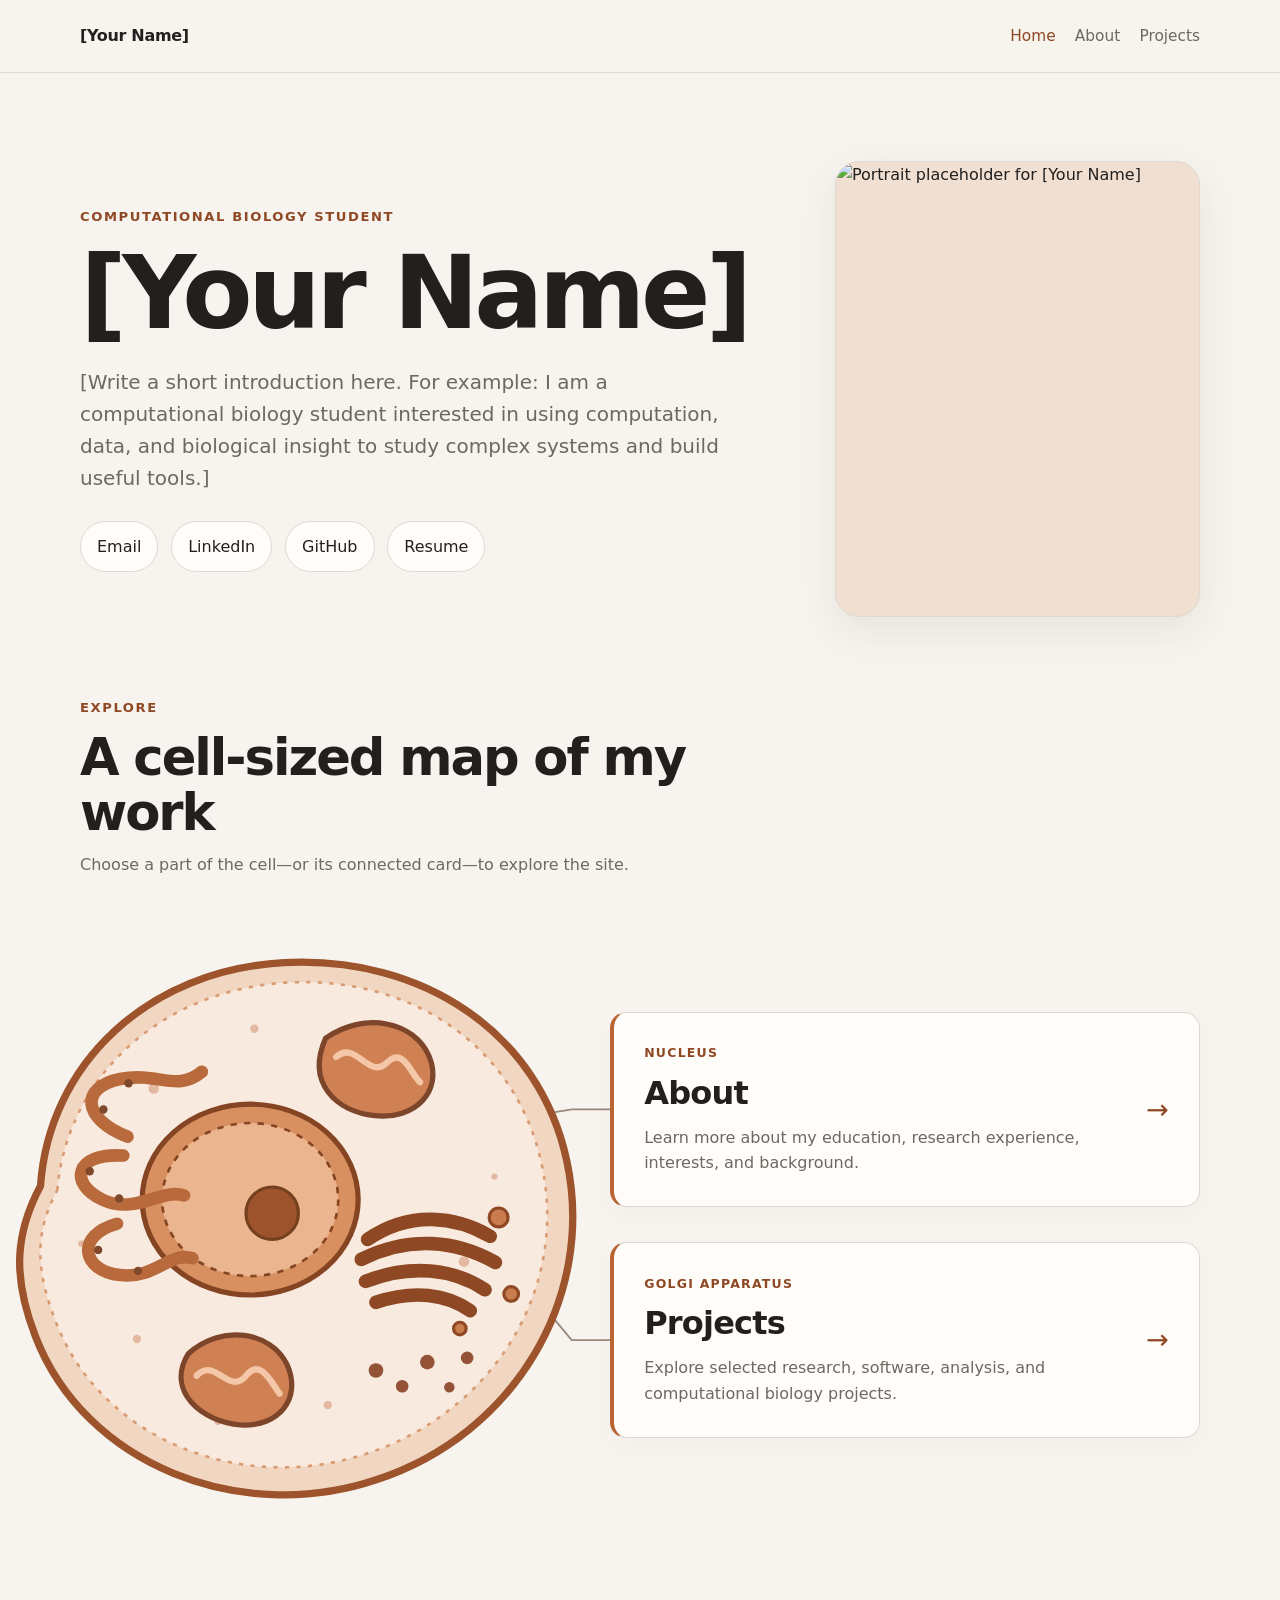
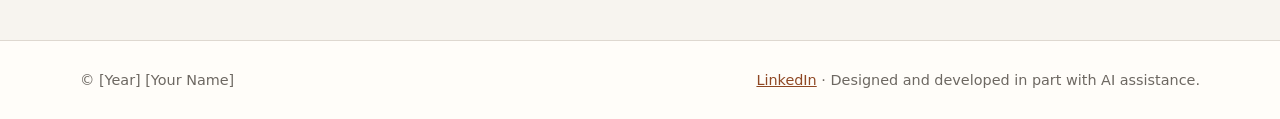
==== index.html @ 0e1c7c80 "Add cell diagram navigation for home page" ====
<!DOCTYPE html>
<html lang="en">
<head>
  <meta charset="UTF-8">
  <meta name="viewport" content="width=device-width, initial-scale=1.0">
  <meta name="description" content="Professional computational biology portfolio website.">
  <title>[Your Name] | Computational Biology Portfolio</title>
  <link rel="stylesheet" href="styles.css">
</head>
<body>
  <a class="skip-link" href="#main-content">Skip to main content</a>

  <!-- =====================================================
       NAVIGATION
       To add a future page, add another <a> link here and
       copy the same navbar into your new HTML file.
       ===================================================== -->
  <header class="site-header">
    <div class="container navbar">
      <a class="site-name" href="index.html">[Your Name]</a>
      <nav class="nav-links" aria-label="Primary navigation">
        <a href="index.html" aria-current="page">Home</a>
        <a href="about.html">About</a>
        <a href="projects.html">Projects</a>
      </nav>
    </div>
  </header>

  <main id="main-content">
    <!-- =====================================================
         HERO / INTRODUCTION
         ===================================================== -->
    <section class="hero">
      <div class="container hero-grid">
        <div>
          <p class="eyebrow">Computational Biology Student</p>
          <h1>[Your Name]</h1>
          <p class="hero-description">
            [Write a short introduction here. For example: I am a computational biology student interested in using computation, data, and biological insight to study complex systems and build useful tools.]
          </p>

          <!-- Contact links -->
          <div class="contact-strip" aria-label="Contact links">
            <a class="contact-link" href="mailto:your.email@example.com">Email</a>
            <a class="contact-link" href="https://www.linkedin.com/" target="_blank" rel="noreferrer">LinkedIn</a>
            <a class="contact-link" href="https://github.com/" target="_blank" rel="noreferrer">GitHub</a>
            <a class="contact-link" href="#">Resume</a>
          </div>
        </div>

        <div class="hero-photo">
          <!-- Replace this source with your own headshot, e.g. images/headshot.jpg -->
          <img src="https://placehold.co/800x1000/f1dfd2/6a3c22?text=Your+Photo" alt="Portrait placeholder for [Your Name]">
        </div>
      </div>
    </section>

    <!-- =====================================================
         INTERACTIVE CELL NAVIGATION

         HOW THE HTML <-> SVG CONNECTION WORKS
         --------------------------------------
         1. A card chooses an organelle with:
              data-cell-anchor="nucleus"

         2. The SVG contains a matching marker:
              data-cell-anchor-marker="nucleus"

         3. The organelle group itself has:
              data-cell-source="nucleus"

         cell-navigation.js matches these names automatically.
         To point a card somewhere else, change ONLY the card's
         data-cell-anchor value.

         To add a brand-new anchor, add a marker + source group
         with the same new name inside the SVG.
         ===================================================== -->
    <section class="cell-navigation" data-cell-navigation aria-labelledby="cell-navigation-title">
      <div class="container cell-navigation-heading">
        <p class="eyebrow">Explore</p>
        <h2 id="cell-navigation-title">A cell-sized map of my work</h2>
        <p>Choose a part of the cell—or its connected card—to explore the site.</p>
      </div>

      <div class="container cell-navigation-layout">
        <!-- Lines are generated here by cell-navigation.js. -->
        <svg class="cell-leader-overlay" data-cell-leader-overlay aria-hidden="true"></svg>

        <!-- LEFT: stylized animal cell diagram -->
        <div class="cell-figure-wrap">
          <svg class="cell-figure" viewBox="0 0 620 610" role="img" aria-labelledby="cell-title cell-desc">
            <title id="cell-title">Stylized animal cell used as website navigation</title>
            <desc id="cell-desc">A warm-toned animal cell diagram. Linked organelles connect to page cards on the right.</desc>

            <!-- Cell membrane / cytoplasm -->
            <path class="cell-body" d="M72,268 C80,152 174,62 304,55 C438,48 548,123 574,244 C602,374 524,505 393,548 C263,592 114,534 67,411 C45,354 48,313 72,268 Z"/>
            <path class="cell-membrane-inner" d="M88,272 C97,167 183,82 306,74 C426,67 526,135 550,247 C576,365 505,483 384,523 C266,563 132,511 88,401 C67,349 66,313 88,272 Z"/>

            <!-- Decorative cytoplasm speckles -->
            <g class="cell-speckles" aria-hidden="true">
              <circle cx="180" cy="175" r="5"/><circle cx="437" cy="176" r="4"/><circle cx="476" cy="340" r="5"/>
              <circle cx="164" cy="414" r="4"/><circle cx="346" cy="477" r="4"/><circle cx="111" cy="323" r="3"/>
              <circle cx="505" cy="259" r="3"/><circle cx="276" cy="118" r="4"/><circle cx="241" cy="493" r="3"/>
            </g>

            <!-- NUCLEUS
                 Name used by cards: nucleus -->
            <g class="cell-organelle cell-organelle-nucleus" data-cell-source="nucleus">
              <ellipse cx="272" cy="281" rx="103" ry="91"/>
              <ellipse class="organelle-inner" cx="272" cy="281" rx="84" ry="73"/>
              <circle class="nucleolus" cx="293" cy="294" r="25"/>
              <!-- Anchor marker: move this circle to move where the leader begins. -->
              <circle class="cell-anchor-marker" cx="350" cy="244" r="7" data-cell-anchor-marker="nucleus"/>
            </g>

            <!-- ROUGH ENDOPLASMIC RETICULUM
                 Available future anchor name: er -->
            <g class="cell-organelle cell-organelle-er" data-cell-source="er">
              <path d="M155,221 C112,204 109,174 148,166 C185,159 202,179 226,159"/>
              <path d="M151,239 C104,236 99,266 131,281 C163,296 187,270 209,277"/>
              <path d="M145,304 C105,315 111,349 148,353 C181,357 196,330 217,337"/>
              <circle cx="132" cy="195" r="4"/><circle cx="156" cy="170" r="4"/><circle cx="119" cy="254" r="4"/>
              <circle cx="147" cy="280" r="4"/><circle cx="127" cy="329" r="4"/><circle cx="165" cy="349" r="4"/>
              <circle class="cell-anchor-marker" cx="124" cy="280" r="7" data-cell-anchor-marker="er"/>
            </g>

            <!-- GOLGI APPARATUS
                 Name used by cards: golgi -->
            <g class="cell-organelle cell-organelle-golgi" data-cell-source="golgi">
              <path d="M384,319 C425,291 468,297 501,316"/>
              <path d="M378,338 C424,315 469,320 506,341"/>
              <path d="M382,359 C425,342 466,347 496,367"/>
              <path d="M392,379 C428,367 459,371 482,387"/>
              <circle class="golgi-vesicle" cx="509" cy="298" r="9"/>
              <circle class="golgi-vesicle" cx="521" cy="371" r="7"/>
              <circle class="golgi-vesicle" cx="472" cy="404" r="6"/>
              <circle class="cell-anchor-marker" cx="494" cy="340" r="7" data-cell-anchor-marker="golgi"/>
            </g>

            <!-- MITOCHONDRION
                 Available future anchor name: mitochondrion -->
            <g class="cell-organelle cell-organelle-mito" data-cell-source="mitochondrion">
              <path d="M344,127 C381,101 429,111 443,145 C456,178 429,205 391,201 C354,197 325,170 344,127 Z"/>
              <path class="organelle-inner-line" d="M354,145 C373,128 385,168 403,150 C418,135 426,162 434,169"/>
              <circle class="cell-anchor-marker" cx="428" cy="133" r="7" data-cell-anchor-marker="mitochondrion"/>
            </g>

            <!-- SECOND MITOCHONDRION (decorative) -->
            <g class="cell-organelle cell-organelle-mito cell-organelle-decorative" aria-hidden="true">
              <path d="M213,428 C245,399 292,407 307,438 C322,471 299,498 263,496 C226,493 191,464 213,428 Z"/>
              <path class="organelle-inner-line" d="M221,449 C239,430 252,470 269,448 C282,432 293,457 300,466"/>
            </g>

            <!-- RIBOSOMES
                 Available future anchor name: ribosome -->
            <g class="cell-organelle cell-organelle-ribosomes" data-cell-source="ribosome">
              <circle cx="392" cy="444" r="7"/><circle cx="417" cy="459" r="6"/><circle cx="441" cy="436" r="7"/>
              <circle cx="462" cy="460" r="5"/><circle cx="479" cy="432" r="6"/>
              <circle class="cell-anchor-marker" cx="458" cy="447" r="7" data-cell-anchor-marker="ribosome"/>
            </g>

            <!-- CELL MEMBRANE
                 Available future anchor name: membrane -->
            <g class="cell-organelle cell-organelle-membrane" data-cell-source="membrane">
              <circle class="cell-anchor-marker" cx="547" cy="249" r="7" data-cell-anchor-marker="membrane"/>
            </g>
          </svg>
        </div>

        <!-- RIGHT: page cards
             To change a connection, edit data-cell-anchor only. -->
        <div class="cell-page-cards" data-cell-cards>
          <a class="cell-page-card" href="about.html" data-cell-anchor="nucleus">
            <div>
              <p class="cell-card-kicker">Nucleus</p>
              <h3>About</h3>
              <p>Learn more about my education, research experience, interests, and background.</p>
            </div>
            <span class="page-link-arrow" aria-hidden="true">→</span>
          </a>

          <a class="cell-page-card" href="projects.html" data-cell-anchor="golgi">
            <div>
              <p class="cell-card-kicker">Golgi apparatus</p>
              <h3>Projects</h3>
              <p>Explore selected research, software, analysis, and computational biology projects.</p>
            </div>
            <span class="page-link-arrow" aria-hidden="true">→</span>
          </a>

          <!-- =================================================
               ADDING A FUTURE CARD
               Copy a card above, change href/text, then choose
               any existing anchor name, for example:

               data-cell-anchor="mitochondrion"
               data-cell-anchor="er"
               data-cell-anchor="ribosome"
               data-cell-anchor="membrane"

               Or add your own marker/source pair to the SVG.
               ================================================= -->
        </div>
      </div>
    </section>
  </main>

  <!-- Footer -->
  <footer class="site-footer">
    <div class="container footer-inner">
      <span>© [Year] [Your Name]</span>
      <span><a href="https://www.linkedin.com/" target="_blank" rel="noreferrer">LinkedIn</a> · Designed and developed in part with AI assistance.</span>
    </div>
  </footer>

  <!-- Homepage-only interaction code -->
  <script src="cell-navigation.js"></script>
</body>
</html>
---- styles.css ----
/* =========================================================
   Portfolio Website Styles
   Edit the variables in :root to quickly change site colors.
   ========================================================= */

:root {
  --color-bg: #f7f4ef;
  --color-surface: #fffdf9;
  --color-text: #22201e;
  --color-muted: #6d6862;
  --color-border: #ded8d0;
  --color-accent: #b96432;
  --color-accent-dark: #8f4824;
  --color-accent-soft: #f1dfd2;
  --color-overlay: rgba(22, 19, 17, 0.72);

  --shadow-soft: 0 14px 40px rgba(44, 35, 29, 0.08);
  --radius-small: 10px;
  --radius-medium: 16px;
  --radius-large: 24px;

  --page-width: 1120px;
}

/* ---------- Base ---------- */
* {
  box-sizing: border-box;
}

html {
  scroll-behavior: smooth;
}

body {
  margin: 0;
  font-family: Inter, ui-sans-serif, system-ui, -apple-system, BlinkMacSystemFont, "Segoe UI", sans-serif;
  color: var(--color-text);
  background: var(--color-bg);
  line-height: 1.6;
}

img {
  max-width: 100%;
  display: block;
}

a {
  color: inherit;
}

button,
a {
  -webkit-tap-highlight-color: transparent;
}

.container {
  width: min(calc(100% - 2rem), var(--page-width));
  margin-inline: auto;
}

main {
  min-height: 70vh;
}

/* ---------- Accessibility helpers ---------- */
.skip-link {
  position: absolute;
  left: 1rem;
  top: -4rem;
  z-index: 1000;
  background: var(--color-text);
  color: white;
  padding: 0.75rem 1rem;
  border-radius: 8px;
  text-decoration: none;
}

.skip-link:focus {
  top: 1rem;
}

:focus-visible {
  outline: 3px solid var(--color-accent);
  outline-offset: 3px;
}

/* ---------- Navbar ---------- */
.site-header {
  position: sticky;
  top: 0;
  z-index: 100;
  border-bottom: 1px solid rgba(222, 216, 208, 0.9);
  background: rgba(247, 244, 239, 0.94);
  backdrop-filter: blur(10px);
}

.navbar {
  min-height: 72px;
  display: flex;
  align-items: center;
  justify-content: space-between;
  gap: 1.5rem;
}

.site-name {
  font-weight: 750;
  text-decoration: none;
  letter-spacing: -0.02em;
}

.nav-links {
  display: flex;
  align-items: center;
  gap: 1.2rem;
  flex-wrap: wrap;
}

.nav-links a {
  text-decoration: none;
  color: var(--color-muted);
  font-size: 0.96rem;
}

.nav-links a:hover,
.nav-links a[aria-current="page"] {
  color: var(--color-accent-dark);
}

/* ---------- Shared page typography ---------- */
.eyebrow {
  margin: 0 0 0.7rem;
  color: var(--color-accent-dark);
  font-size: 0.82rem;
  text-transform: uppercase;
  letter-spacing: 0.12em;
  font-weight: 800;
}

.page-heading {
  padding: 5rem 0 2.2rem;
}

.page-heading h1,
.hero h1 {
  margin: 0;
  line-height: 1.05;
  letter-spacing: -0.045em;
}

.page-heading h1 {
  font-size: clamp(2.4rem, 6vw, 4.5rem);
}

.page-heading p {
  max-width: 760px;
  color: var(--color-muted);
  font-size: 1.08rem;
}

.section {
  padding: 2rem 0 4.5rem;
}

.section-title {
  margin: 0 0 1.5rem;
  font-size: clamp(1.55rem, 3vw, 2.1rem);
  letter-spacing: -0.03em;
}

/* ---------- Home hero ---------- */
.hero {
  padding: 5.5rem 0 3.8rem;
}

.hero-grid {
  display: grid;
  grid-template-columns: minmax(0, 1.3fr) minmax(250px, 0.7fr);
  align-items: center;
  gap: clamp(2rem, 6vw, 5rem);
}

.hero h1 {
  font-size: clamp(3rem, 8vw, 6.6rem);
  margin-bottom: 1.2rem;
}

.hero-description {
  max-width: 700px;
  color: var(--color-muted);
  font-size: clamp(1.05rem, 2vw, 1.25rem);
}

.hero-photo {
  aspect-ratio: 4 / 5;
  border-radius: var(--radius-large);
  overflow: hidden;
  background: var(--color-accent-soft);
  border: 1px solid var(--color-border);
  box-shadow: var(--shadow-soft);
}

.hero-photo img {
  width: 100%;
  height: 100%;
  object-fit: cover;
}

/* ---------- Contact links ---------- */
.contact-strip {
  display: flex;
  flex-wrap: wrap;
  gap: 0.8rem;
  margin-top: 1.7rem;
}

.contact-link {
  display: inline-flex;
  align-items: center;
  gap: 0.45rem;
  min-height: 44px;
  padding: 0.72rem 1rem;
  border: 1px solid var(--color-border);
  border-radius: 999px;
  background: var(--color-surface);
  text-decoration: none;
  color: var(--color-text);
  transition: transform 160ms ease, border-color 160ms ease;
}

.contact-link:hover {
  transform: translateY(-2px);
  border-color: var(--color-accent);
}

/* ---------- Home page navigation blocks ---------- */
.page-links {
  display: grid;
  gap: 1rem;
  padding: 1rem 0 5rem;
}

.page-link-card {
  display: grid;
  grid-template-columns: 1fr auto;
  gap: 2rem;
  align-items: center;
  padding: clamp(1.4rem, 4vw, 2.3rem);
  border: 1px solid var(--color-border);
  border-radius: var(--radius-medium);
  background: var(--color-surface);
  text-decoration: none;
  box-shadow: 0 8px 24px rgba(50, 38, 30, 0.03);
  transition: transform 180ms ease, border-color 180ms ease, box-shadow 180ms ease;
}

.page-link-card:hover {
  transform: translateY(-3px);
  border-color: var(--color-accent);
  box-shadow: var(--shadow-soft);
}

.page-link-card h2 {
  margin: 0 0 0.35rem;
  font-size: clamp(1.45rem, 3vw, 2rem);
}

.page-link-card p {
  margin: 0;
  color: var(--color-muted);
}

.page-link-arrow {
  font-size: 1.7rem;
  color: var(--color-accent-dark);
}

/* ---------- About page ---------- */
.about-intro {
  max-width: 840px;
  padding: 0 0 2rem;
  color: var(--color-muted);
  font-size: 1.08rem;
}

.info-list {
  display: grid;
  gap: 1rem;
}

.info-card {
  padding: 1.5rem;
  border: 1px solid var(--color-border);
  background: var(--color-surface);
  border-radius: var(--radius-medium);
}

.info-card h3 {
  margin: 0 0 0.25rem;
}

.info-meta {
  margin: 0 0 0.7rem;
  color: var(--color-accent-dark);
  font-weight: 700;
}

.info-card p:last-child {
  margin-bottom: 0;
}

.interest-tags {
  display: flex;
  flex-wrap: wrap;
  gap: 0.65rem;
}

.interest-tag,
.project-tag {
  display: inline-flex;
  align-items: center;
  border-radius: 999px;
  background: var(--color-accent-soft);
  color: #623519;
  font-size: 0.88rem;
  font-weight: 700;
}

.interest-tag {
  padding: 0.6rem 0.85rem;
}

/* ---------- Projects ---------- */
.project-grid {
  display: grid;
  grid-template-columns: repeat(3, minmax(0, 1fr));
  gap: 1.2rem;
  padding-bottom: 5rem;
}

.project-card {
  display: flex;
  flex-direction: column;
  min-width: 0;
  border: 1px solid var(--color-border);
  background: var(--color-surface);
  border-radius: var(--radius-medium);
  overflow: hidden;
  box-shadow: 0 8px 24px rgba(50, 38, 30, 0.035);
}

.project-card-image {
  aspect-ratio: 16 / 10;
  background: var(--color-accent-soft);
  overflow: hidden;
}

.project-card-image img {
  width: 100%;
  height: 100%;
  object-fit: cover;
}

.project-card-content {
  display: flex;
  flex: 1;
  flex-direction: column;
  padding: 1.25rem;
}

.project-card h2 {
  margin: 0 0 0.55rem;
  font-size: 1.25rem;
}

.project-summary {
  margin: 0 0 1rem;
  color: var(--color-muted);
}

.project-tags {
  display: flex;
  flex-wrap: wrap;
  gap: 0.45rem;
  margin-bottom: 1rem;
}

.project-tag {
  padding: 0.35rem 0.62rem;
}

.project-actions {
  display: flex;
  gap: 0.65rem;
  flex-wrap: wrap;
  margin-top: auto;
}

.button,
.button-secondary {
  display: inline-flex;
  align-items: center;
  justify-content: center;
  min-height: 42px;
  padding: 0.68rem 0.9rem;
  border-radius: 9px;
  font: inherit;
  font-weight: 750;
  text-decoration: none;
  cursor: pointer;
}

.button {
  border: 1px solid var(--color-accent-dark);
  background: var(--color-accent);
  color: white;
}

.button:hover {
  background: var(--color-accent-dark);
}

.button-secondary {
  border: 1px solid var(--color-border);
  background: transparent;
  color: var(--color-text);
}

.button-secondary:hover {
  border-color: var(--color-accent);
}

/* ---------- Project modal ---------- */
.modal[hidden] {
  display: none;
}

.modal {
  position: fixed;
  inset: 0;
  z-index: 500;
  display: grid;
  place-items: center;
  padding: 1rem;
  background: var(--color-overlay);
}

.modal-panel {
  width: min(100%, 760px);
  max-height: min(86vh, 820px);
  overflow-y: auto;
  background: var(--color-surface);
  border-radius: var(--radius-large);
  box-shadow: 0 28px 80px rgba(0, 0, 0, 0.28);
}

.modal-header {
  display: flex;
  align-items: flex-start;
  justify-content: space-between;
  gap: 1rem;
  padding: 1.4rem 1.4rem 0;
}

.modal-title {
  margin: 0;
  font-size: clamp(1.5rem, 3vw, 2rem);
}

.modal-close {
  flex: 0 0 auto;
  width: 42px;
  height: 42px;
  border: 1px solid var(--color-border);
  border-radius: 50%;
  background: transparent;
  font-size: 1.4rem;
  cursor: pointer;
}

.modal-content {
  padding: 1rem 1.4rem 1.5rem;
}

.modal-content p {
  color: var(--color-muted);
}

body.modal-open {
  overflow: hidden;
}

/* ---------- Footer ---------- */
.site-footer {
  border-top: 1px solid var(--color-border);
  background: var(--color-surface);
}

.footer-inner {
  display: flex;
  justify-content: space-between;
  gap: 1rem 2rem;
  flex-wrap: wrap;
  padding: 1.7rem 0;
  color: var(--color-muted);
  font-size: 0.9rem;
}

.footer-inner a {
  color: var(--color-accent-dark);
}

/* ---------- Responsive ---------- */
@media (max-width: 850px) {
  .hero-grid {
    grid-template-columns: 1fr;
  }

  .hero-photo {
    width: min(100%, 360px);
    order: -1;
  }

  .project-grid {
    grid-template-columns: repeat(2, minmax(0, 1fr));
  }
}

@media (max-width: 620px) {
  .navbar {
    align-items: flex-start;
    flex-direction: column;
    padding: 1rem 0;
  }

  .nav-links {
    width: 100%;
    gap: 0.7rem 1rem;
  }

  .hero,
  .page-heading {
    padding-top: 3.4rem;
  }

  .page-link-card {
    grid-template-columns: 1fr;
    gap: 0.8rem;
  }

  .project-grid {
    grid-template-columns: 1fr;
  }

  .contact-strip {
    align-items: stretch;
    flex-direction: column;
  }

  .contact-link {
    justify-content: center;
  }
}

@media (prefers-reduced-motion: reduce) {
  *,
  *::before,
  *::after {
    scroll-behavior: auto !important;
    transition: none !important;
  }
}

/* =========================================================
   Interactive Cell Navigation (Home)
   ========================================================= */
.cell-navigation {
  position: relative;
  padding: 1.2rem 0 6rem;
  overflow: clip;
}

.cell-navigation-heading {
  margin-bottom: 1.7rem;
}

.cell-navigation-heading h2 {
  max-width: 720px;
  margin: 0;
  font-size: clamp(2rem, 4vw, 3.4rem);
  line-height: 1.08;
  letter-spacing: -0.04em;
}

.cell-navigation-heading > p:last-child {
  max-width: 650px;
  margin: 0.75rem 0 0;
  color: var(--color-muted);
}

.cell-navigation-layout {
  position: relative;
  display: grid;
  grid-template-columns: minmax(300px, 0.42fr) minmax(430px, 0.58fr);
  gap: clamp(3rem, 8vw, 7rem);
  align-items: center;
  min-height: 600px;
}

.cell-figure-wrap {
  position: relative;
  z-index: 2;
  margin-left: clamp(-9rem, -9vw, -4rem);
}

.cell-figure {
  display: block;
  width: min(650px, 145%);
  max-width: none;
  overflow: visible;
}

/* ---------- Cell drawing palette ---------- */
.cell-body {
  fill: #f1d7c2;
  stroke: #9d542d;
  stroke-width: 7;
}

.cell-membrane-inner {
  fill: #f9eadf;
  stroke: #d89b72;
  stroke-width: 2.5;
  stroke-dasharray: 4 7;
}

.cell-speckles {
  fill: #c78054;
  opacity: 0.45;
}

.cell-organelle {
  transform-box: fill-box;
  transform-origin: center;
  transition: opacity 160ms ease, filter 160ms ease;
}

.cell-organelle.is-linked {
  cursor: pointer;
}

.cell-organelle.is-linked:focus-visible {
  outline: none;
  filter: drop-shadow(0 0 8px rgba(143, 72, 36, 0.35));
}

.cell-organelle-nucleus ellipse {
  fill: #d89061;
  stroke: #854522;
  stroke-width: 5;
}

.cell-organelle-nucleus .organelle-inner {
  fill: #eab58f;
  stroke-width: 2.5;
  stroke-dasharray: 6 7;
}

.cell-organelle-nucleus .nucleolus {
  fill: #9d542d;
  stroke: #74401f;
  stroke-width: 3;
}

.cell-organelle-er path {
  fill: none;
  stroke: #b86a3d;
  stroke-width: 12;
  stroke-linecap: round;
}

.cell-organelle-er > circle:not(.cell-anchor-marker) {
  fill: #7f482b;
}

.cell-organelle-golgi path {
  fill: none;
  stroke: #8f4824;
  stroke-width: 13;
  stroke-linecap: round;
}

.cell-organelle-golgi .golgi-vesicle {
  fill: #c97c4d;
  stroke: #8f4824;
  stroke-width: 3;
}

.cell-organelle-mito > path:first-child {
  fill: #cf8154;
  stroke: #7d4529;
  stroke-width: 5;
}

.cell-organelle-mito .organelle-inner-line {
  fill: none;
  stroke: #f4c7a8;
  stroke-width: 6;
  stroke-linecap: round;
}

.cell-organelle-ribosomes > circle:not(.cell-anchor-marker) {
  fill: #945236;
}

.cell-anchor-marker {
  fill: var(--color-accent-dark);
  stroke: var(--color-bg);
  stroke-width: 3;
  opacity: 0;
  transition: opacity 160ms ease;
}

/* Show the precise attachment point only when that organelle is engaged. */
.cell-organelle.is-linked:hover .cell-anchor-marker,
.cell-organelle.is-linked:focus .cell-anchor-marker,
.cell-organelle.is-active .cell-anchor-marker {
  opacity: 1;
}

.cell-organelle.is-active {
  filter: drop-shadow(0 0 10px rgba(143, 72, 36, 0.28));
}

/* ---------- Dogleg leader overlay ---------- */
.cell-leader-overlay {
  position: absolute;
  inset: 0;
  z-index: 1;
  width: 100%;
  height: 100%;
  overflow: visible;
  pointer-events: none;
}

.cell-leader-line {
  fill: none;
  stroke: #9a887b;
  stroke-width: 1.8;
  stroke-linecap: round;
  stroke-linejoin: round;
  vector-effect: non-scaling-stroke;
  transition: stroke 160ms ease, stroke-width 160ms ease;
}

.cell-leader-dot {
  fill: #9a887b;
  transition: fill 160ms ease, r 160ms ease;
}

.cell-leader-line.is-active {
  stroke: var(--color-accent-dark);
  stroke-width: 2.6;
}

.cell-leader-dot.is-active {
  fill: var(--color-accent-dark);
  r: 5;
}

/* ---------- Cell-linked page cards ---------- */
.cell-page-cards {
  position: relative;
  z-index: 2;
  display: grid;
  gap: clamp(1.2rem, 4vh, 2.2rem);
}

.cell-page-card {
  display: grid;
  grid-template-columns: 1fr auto;
  gap: 1.5rem;
  align-items: center;
  min-height: 168px;
  padding: clamp(1.3rem, 3vw, 1.9rem);
  border: 1px solid var(--color-border);
  border-left: 4px solid var(--color-accent);
  border-radius: var(--radius-medium);
  background: var(--color-surface);
  text-decoration: none;
  box-shadow: 0 8px 24px rgba(50, 38, 30, 0.025);
  transition: background-color 160ms ease, border-color 160ms ease, box-shadow 160ms ease;
}

.cell-page-card:hover,
.cell-page-card:focus-visible,
.cell-page-card.is-active {
  background: #f5e8de;
  border-color: #c98a62;
  box-shadow: 0 8px 24px rgba(50, 38, 30, 0.045);
}

.cell-page-card h3 {
  margin: 0 0 0.35rem;
  font-size: clamp(1.5rem, 3vw, 2rem);
  letter-spacing: -0.025em;
}

.cell-page-card p {
  margin: 0;
  color: var(--color-muted);
}

.cell-page-card .cell-card-kicker {
  margin-bottom: 0.3rem;
  color: var(--color-accent-dark);
  font-size: 0.78rem;
  font-weight: 800;
  letter-spacing: 0.1em;
  text-transform: uppercase;
}

/* ---------- Cell navigation responsive layout ---------- */
@media (max-width: 850px) {
  .cell-navigation {
    padding-bottom: 4.5rem;
  }

  .cell-navigation-layout {
    grid-template-columns: 1fr;
    gap: 0.7rem;
    min-height: 0;
  }

  .cell-figure-wrap {
    width: min(100%, 520px);
    margin: 0 auto -1.2rem;
  }

  .cell-figure {
    width: 100%;
  }

  .cell-leader-overlay {
    display: none;
  }

  .cell-page-cards {
    gap: 0.9rem;
  }

  .cell-page-card {
    position: relative;
    min-height: 0;
  }

  .cell-page-card::before {
    content: "";
    position: absolute;
    top: 50%;
    left: -9px;
    width: 14px;
    height: 2px;
    background: var(--color-accent-dark);
  }
}

@media (max-width: 620px) {
  .cell-navigation-heading h2 {
    font-size: clamp(1.9rem, 9vw, 2.7rem);
  }

  .cell-figure-wrap {
    width: 112%;
    margin-left: -11%;
    margin-right: -1%;
  }

  .cell-page-card {
    grid-template-columns: 1fr auto;
    gap: 0.9rem;
    padding: 1.2rem;
  }
}
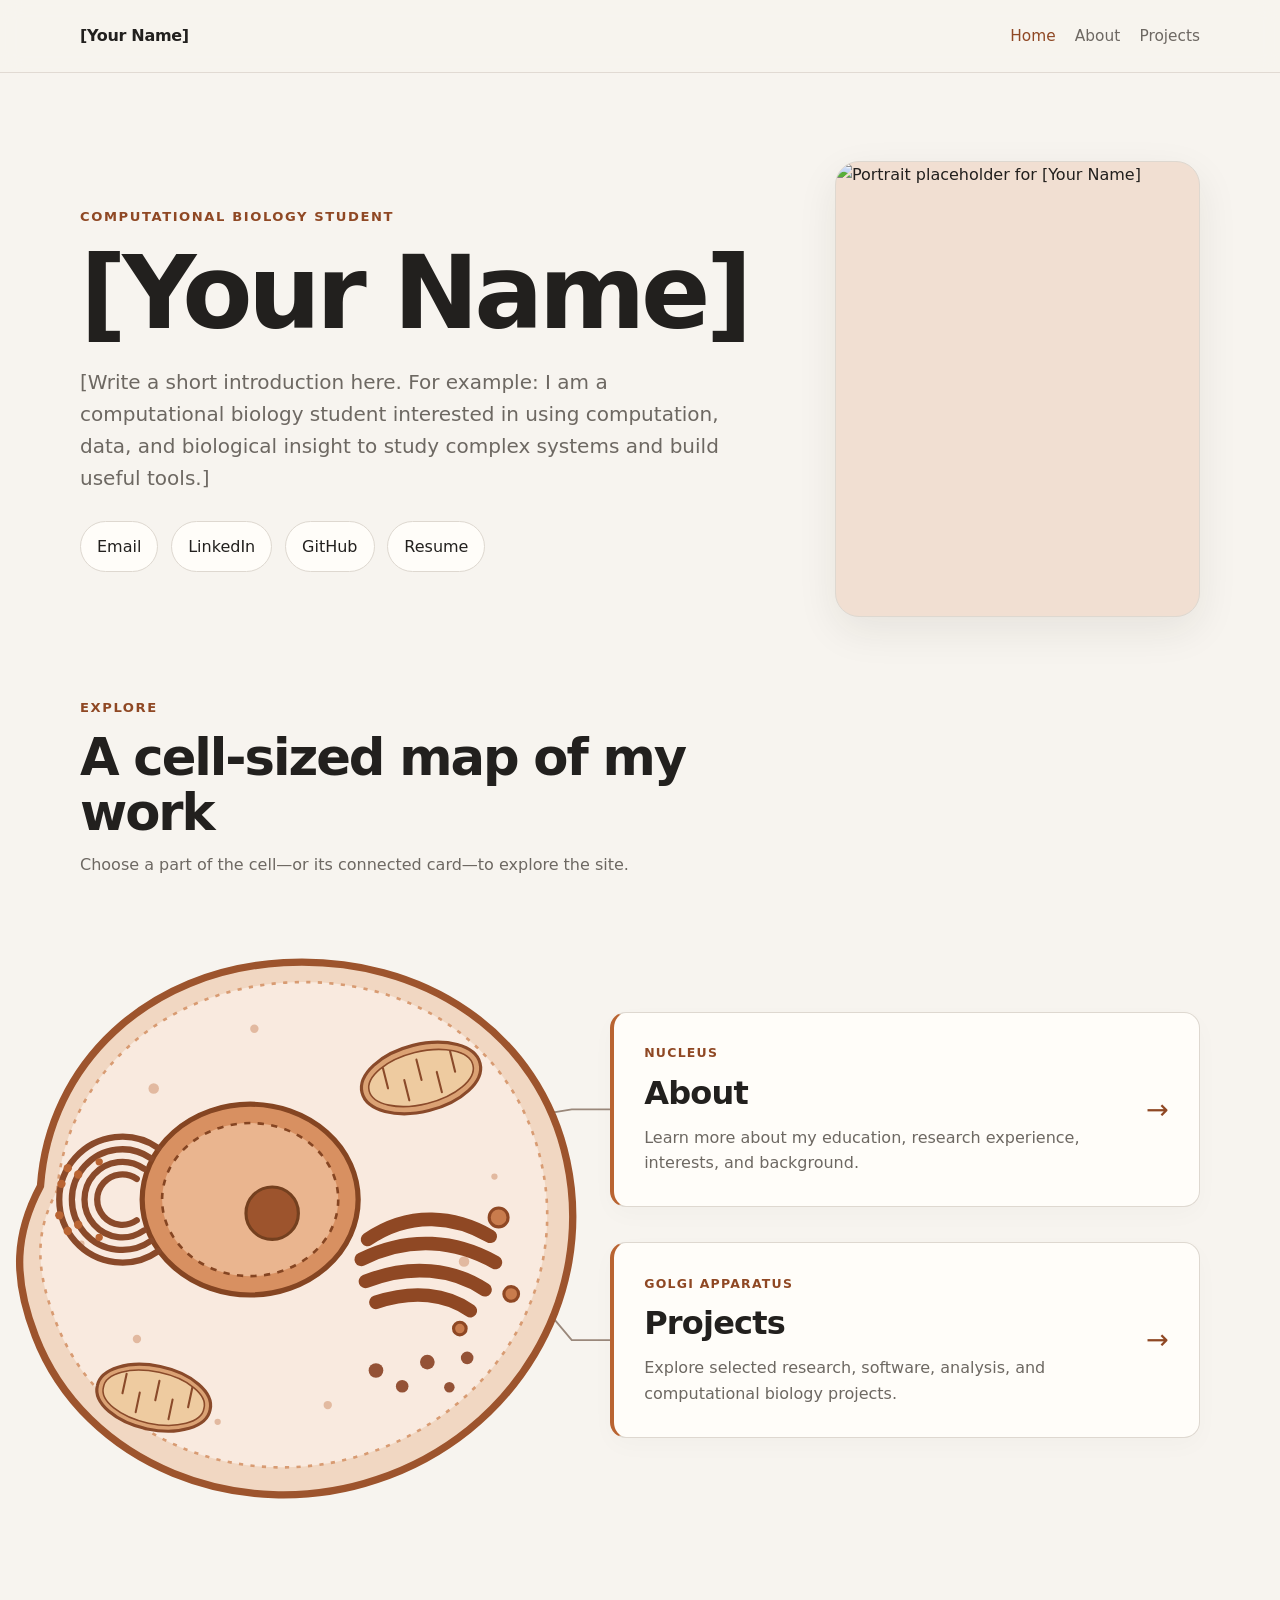
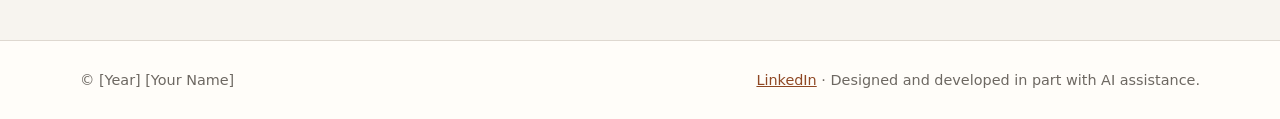
==== commit d8a6ec4f: "Swap out cell diagram SVG (Claude-generated)" ====
--- a/index.html
+++ b/index.html
@@ -115,14 +115,27 @@
             </g>
 
             <!-- ROUGH ENDOPLASMIC RETICULUM
+                 Simplified as nested "C" shaped cisternae, wrapped
+                 around the left side of the nucleus like layers of
+                 an onion, with ribosome dots studding the outer
+                 folds. Colors are set inline so this renders
+                 correctly even if the page's stylesheet doesn't
+                 have a rule for this exact shape.
                  Available future anchor name: er -->
             <g class="cell-organelle cell-organelle-er" data-cell-source="er">
-              <path d="M155,221 C112,204 109,174 148,166 C185,159 202,179 226,159"/>
-              <path d="M151,239 C104,236 99,266 131,281 C163,296 187,270 209,277"/>
-              <path d="M145,304 C105,315 111,349 148,353 C181,357 196,330 217,337"/>
-              <circle cx="132" cy="195" r="4"/><circle cx="156" cy="170" r="4"/><circle cx="119" cy="254" r="4"/>
-              <circle cx="147" cy="280" r="4"/><circle cx="127" cy="329" r="4"/><circle cx="165" cy="349" r="4"/>
-              <circle class="cell-anchor-marker" cx="124" cy="280" r="7" data-cell-anchor-marker="er"/>
+              <path style="fill:none;stroke:#8a4a2a;stroke-width:6;stroke-linecap:round" d="M184.4,231.9 A60,60 0 1,0 184.4,330.1"/>
+              <path style="fill:none;stroke:#8a4a2a;stroke-width:6;stroke-linecap:round" d="M177.5,241.7 A48,48 0 1,0 177.5,320.3"/>
+              <path style="fill:none;stroke:#8a4a2a;stroke-width:6;stroke-linecap:round" d="M170.6,251.5 A36,36 0 1,0 170.6,310.5"/>
+              <path style="fill:none;stroke:#8a4a2a;stroke-width:6;stroke-linecap:round" d="M163.8,261.3 A24,24 0 1,0 163.8,300.7"/>
+              <circle style="fill:#b96432" cx="92" cy="266" r="4"/>
+              <circle style="fill:#b96432" cx="90" cy="296" r="4"/>
+              <circle style="fill:#b96432" cx="98" cy="251" r="4"/>
+              <circle style="fill:#b96432" cx="98" cy="311" r="4"/>
+              <circle style="fill:#b96432" cx="108" cy="257" r="4"/>
+              <circle style="fill:#b96432" cx="108" cy="305" r="4"/>
+              <circle style="fill:#b96432" cx="128" cy="245" r="3.5"/>
+              <circle style="fill:#b96432" cx="128" cy="317" r="3.5"/>
+              <circle class="cell-anchor-marker" cx="182" cy="281" r="7" data-cell-anchor-marker="er"/>
             </g>
 
             <!-- GOLGI APPARATUS
@@ -139,17 +152,36 @@
             </g>
 
             <!-- MITOCHONDRION
+                 A rotated ellipse (outer membrane) with a smaller
+                 inset ellipse (inner membrane) and alternating fold
+                 lines (cristae). The rotation is baked directly into
+                 the path coordinates (rather than an SVG transform)
+                 and colors are set inline, so the shape can't be
+                 knocked out of place or turned black by an
+                 unrelated CSS rule elsewhere on the page.
                  Available future anchor name: mitochondrion -->
             <g class="cell-organelle cell-organelle-mito" data-cell-source="mitochondrion">
-              <path d="M344,127 C381,101 429,111 443,145 C456,178 429,205 391,201 C354,197 325,170 344,127 Z"/>
-              <path class="organelle-inner-line" d="M354,145 C373,128 385,168 403,150 C418,135 426,162 434,169"/>
-              <circle class="cell-anchor-marker" cx="428" cy="133" r="7" data-cell-anchor-marker="mitochondrion"/>
-            </g>
-
-            <!-- SECOND MITOCHONDRION (decorative) -->
+              <path style="fill:#dba274;stroke:#8a4a2a;stroke-width:3" d="M491.3,151.0 A58,32 -14 1,1 378.7,179.0 A58,32 -14 1,1 491.3,151.0 Z"/>
+              <path style="fill:#eecba0;stroke:#8a4a2a;stroke-width:1.5" d="M484.5,152.7 A51,25 -14 1,1 385.5,177.3 A51,25 -14 1,1 484.5,152.7 Z"/>
+              <path style="fill:none;stroke:#8a4a2a;stroke-width:2;stroke-linecap:round" d="M398.6,155.5 L403.5,174.9"/>
+              <path style="fill:none;stroke:#8a4a2a;stroke-width:2;stroke-linecap:round" d="M419.0,166.9 L423.8,186.3"/>
+              <path style="fill:none;stroke:#8a4a2a;stroke-width:2;stroke-linecap:round" d="M430.6,147.5 L435.5,166.9"/>
+              <path style="fill:none;stroke:#8a4a2a;stroke-width:2;stroke-linecap:round" d="M450.0,159.2 L454.9,178.6"/>
+              <path style="fill:none;stroke:#8a4a2a;stroke-width:2;stroke-linecap:round" d="M462.7,139.6 L467.5,159.0"/>
+              <circle class="cell-anchor-marker" cx="487" cy="152" r="7" data-cell-anchor-marker="mitochondrion"/>
+            </g>
+
+            <!-- SECOND MITOCHONDRION (decorative), same construction
+                 at a smaller size, a different tilt, and moved well
+                 clear of the ribosomes below so nothing overlaps -->
             <g class="cell-organelle cell-organelle-mito cell-organelle-decorative" aria-hidden="true">
-              <path d="M213,428 C245,399 292,407 307,438 C322,471 299,498 263,496 C226,493 191,464 213,428 Z"/>
-              <path class="organelle-inner-line" d="M221,449 C239,430 252,470 269,448 C282,432 293,457 300,466"/>
+              <path style="fill:#dba274;stroke:#8a4a2a;stroke-width:3" d="M233.8,481.4 A55,30 12 1,1 126.2,458.6 A55,30 12 1,1 233.8,481.4 Z"/>
+              <path style="fill:#eecba0;stroke:#8a4a2a;stroke-width:1.5" d="M227.9,480.2 A49,24 12 1,1 132.1,459.8 A49,24 12 1,1 227.9,480.2 Z"/>
+              <path style="fill:none;stroke:#8a4a2a;stroke-width:2;stroke-linecap:round" d="M154.2,447.1 L150.2,465.7"/>
+              <path style="fill:none;stroke:#8a4a2a;stroke-width:2;stroke-linecap:round" d="M166.7,465.1 L162.8,483.7"/>
+              <path style="fill:none;stroke:#8a4a2a;stroke-width:2;stroke-linecap:round" d="M185.5,453.8 L181.5,472.4"/>
+              <path style="fill:none;stroke:#8a4a2a;stroke-width:2;stroke-linecap:round" d="M198.0,471.8 L194.1,490.4"/>
+              <path style="fill:none;stroke:#8a4a2a;stroke-width:2;stroke-linecap:round" d="M216.8,460.4 L212.8,479.0"/>
             </g>
 
             <!-- RIBOSOMES
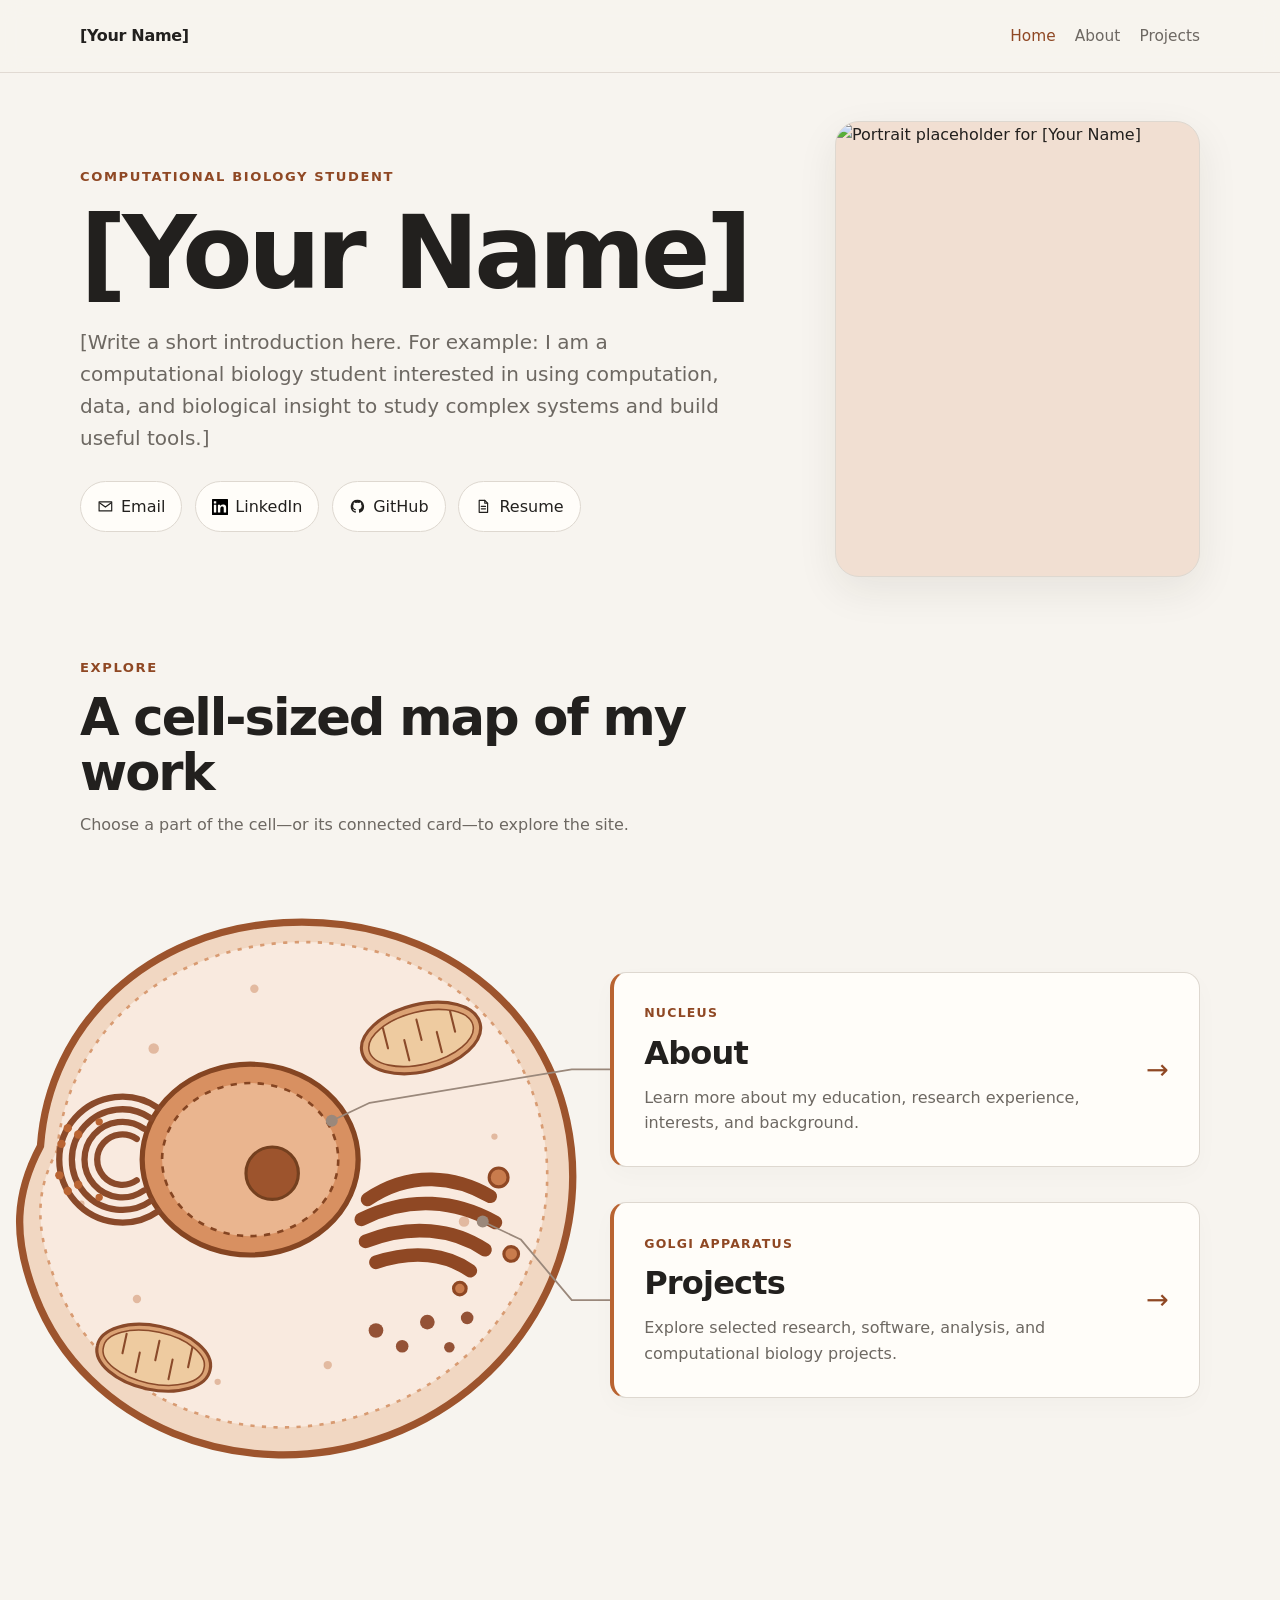
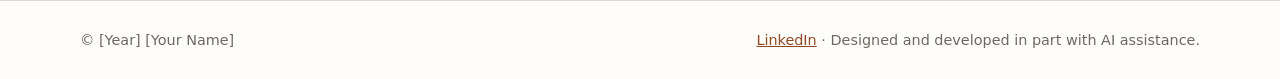
==== commit 809c3951: "Added Icons to Contact" ====
--- a/index.html
+++ b/index.html
@@ -41,10 +41,35 @@
 
           <!-- Contact links -->
           <div class="contact-strip" aria-label="Contact links">
-            <a class="contact-link" href="mailto:your.email@example.com">Email</a>
-            <a class="contact-link" href="https://www.linkedin.com/" target="_blank" rel="noreferrer">LinkedIn</a>
-            <a class="contact-link" href="https://github.com/" target="_blank" rel="noreferrer">GitHub</a>
-            <a class="contact-link" href="#">Resume</a>
+            <a class="contact-link" href="mailto:your.email@example.com">
+              <svg class="contact-icon" viewBox="0 0 24 24" aria-hidden="true">
+                <path d="M3 5.5h18v13H3z"/>
+                <path d="m4 7 8 6 8-6"/>
+              </svg>
+              <span>Email</span>
+            </a>
+            <a class="contact-link" href="https://www.linkedin.com/" target="_blank" rel="noreferrer">
+              <img src="assets/linkedin-square-logo-svgrepo-com.svg" width="16" height="16">
+              <!-- <svg class="contact-icon" viewBox="0 0 24 24" aria-hidden="true">
+                <rect x="3.5" y="9" width="4" height="11"/>
+                <circle cx="5.5" cy="5.5" r="2"/>
+                <path d="M11 20V9h4v1.7c1.1-1.4 2.6-2.1 4.2-2.1 2.7 0 4.3 1.8 4.3 5V20h-4v-5.7c0-1.5-.6-2.4-2-2.4-1.5 0-2.5 1-2.5 3V20z"/>
+              </svg> -->
+              <span>LinkedIn</span>
+            </a>
+            <a class="contact-link" href="https://github.com/" target="_blank" rel="noreferrer">
+              <svg class="contact-icon contact-icon-fill" viewBox="0 0 24 24" aria-hidden="true">
+                <path d="M12 2.5a9.5 9.5 0 0 0-3 18.52c.48.09.65-.2.65-.46v-1.82c-2.66.58-3.22-1.13-3.22-1.13-.43-1.1-1.06-1.39-1.06-1.39-.87-.59.07-.58.07-.58.96.07 1.47.99 1.47.99.85 1.46 2.24 1.04 2.79.8.09-.62.33-1.04.61-1.28-2.13-.24-4.37-1.06-4.37-4.74 0-1.05.38-1.9.99-2.57-.1-.24-.43-1.22.09-2.54 0 0 .81-.26 2.61.98A9.1 9.1 0 0 1 12 6.95a9 9 0 0 1 2.38.32c1.8-1.24 2.61-.98 2.61-.98.52 1.32.19 2.3.09 2.54.62.67.99 1.52.99 2.57 0 3.69-2.25 4.5-4.38 4.74.34.3.65.88.65 1.78v2.64c0 .26.17.55.66.46A9.5 9.5 0 0 0 12 2.5Z"/>
+              </svg>
+              <span>GitHub</span>
+            </a>
+            <a class="contact-link" href="#">
+              <svg class="contact-icon" viewBox="0 0 24 24" aria-hidden="true">
+                <path d="M6 3.5h8l4 4V20.5H6z"/>
+                <path d="M14 3.5v4h4M9 12h6M9 15.5h6"/>
+              </svg>
+              <span>Resume</span>
+            </a>
           </div>
         </div>
 
--- a/styles.css
+++ b/styles.css
@@ -137,7 +137,7 @@
 }
 
 .page-heading {
-  padding: 5rem 0 2.2rem;
+  padding: 2.5rem 0 2.2rem;
 }
 
 .page-heading h1,
@@ -169,7 +169,7 @@
 
 /* ---------- Home hero ---------- */
 .hero {
-  padding: 5.5rem 0 3.8rem;
+  padding: 3rem 0 3.8rem;
 }
 
 .hero-grid {
@@ -232,6 +232,22 @@
   border-color: var(--color-accent);
 }
 
+.contact-icon {
+  width: 1.05rem;
+  height: 1.05rem;
+  flex: 0 0 auto;
+  fill: none;
+  stroke: currentColor;
+  stroke-width: 1.7;
+  stroke-linecap: round;
+  stroke-linejoin: round;
+}
+
+.contact-icon-fill {
+  fill: currentColor;
+  stroke: none;
+}
+
 /* ---------- Home page navigation blocks ---------- */
 .page-links {
   display: grid;
@@ -346,6 +362,15 @@
   border-radius: var(--radius-medium);
   overflow: hidden;
   box-shadow: 0 8px 24px rgba(50, 38, 30, 0.035);
+  cursor: pointer;
+  transition: background-color 160ms ease, border-color 160ms ease, box-shadow 160ms ease;
+}
+
+.project-card:hover,
+.project-card:focus-visible {
+  background: #fbf4ee;
+  border-color: #c98a62;
+  box-shadow: 0 8px 24px rgba(50, 38, 30, 0.055);
 }
 
 .project-card-image {
@@ -386,13 +411,6 @@
 
 .project-tag {
   padding: 0.35rem 0.62rem;
-}
-
-.project-actions {
-  display: flex;
-  gap: 0.65rem;
-  flex-wrap: wrap;
-  margin-top: auto;
 }
 
 .button,
@@ -416,7 +434,9 @@
 }
 
 .button:hover {
+  border-color: #6f371d;
   background: var(--color-accent-dark);
+  box-shadow: 0 0 0 2px rgba(143, 72, 36, 0.12);
 }
 
 .button-secondary {
@@ -475,6 +495,12 @@
   background: transparent;
   font-size: 1.4rem;
   cursor: pointer;
+  transition: background-color 160ms ease, border-color 160ms ease;
+}
+
+.modal-close:hover {
+  border-color: var(--color-accent);
+  background: var(--color-accent-soft);
 }
 
 .modal-content {
@@ -539,7 +565,7 @@
 
   .hero,
   .page-heading {
-    padding-top: 3.4rem;
+    padding-top: 1.5rem;
   }
 
   .page-link-card {
@@ -608,7 +634,7 @@
 
 .cell-figure-wrap {
   position: relative;
-  z-index: 2;
+  z-index: 1;
   margin-left: clamp(-9rem, -9vw, -4rem);
 }
 
@@ -735,7 +761,7 @@
 .cell-leader-overlay {
   position: absolute;
   inset: 0;
-  z-index: 1;
+  z-index: 3;
   width: 100%;
   height: 100%;
   overflow: visible;
@@ -770,7 +796,7 @@
 /* ---------- Cell-linked page cards ---------- */
 .cell-page-cards {
   position: relative;
-  z-index: 2;
+  z-index: 4;
   display: grid;
   gap: clamp(1.2rem, 4vh, 2.2rem);
 }
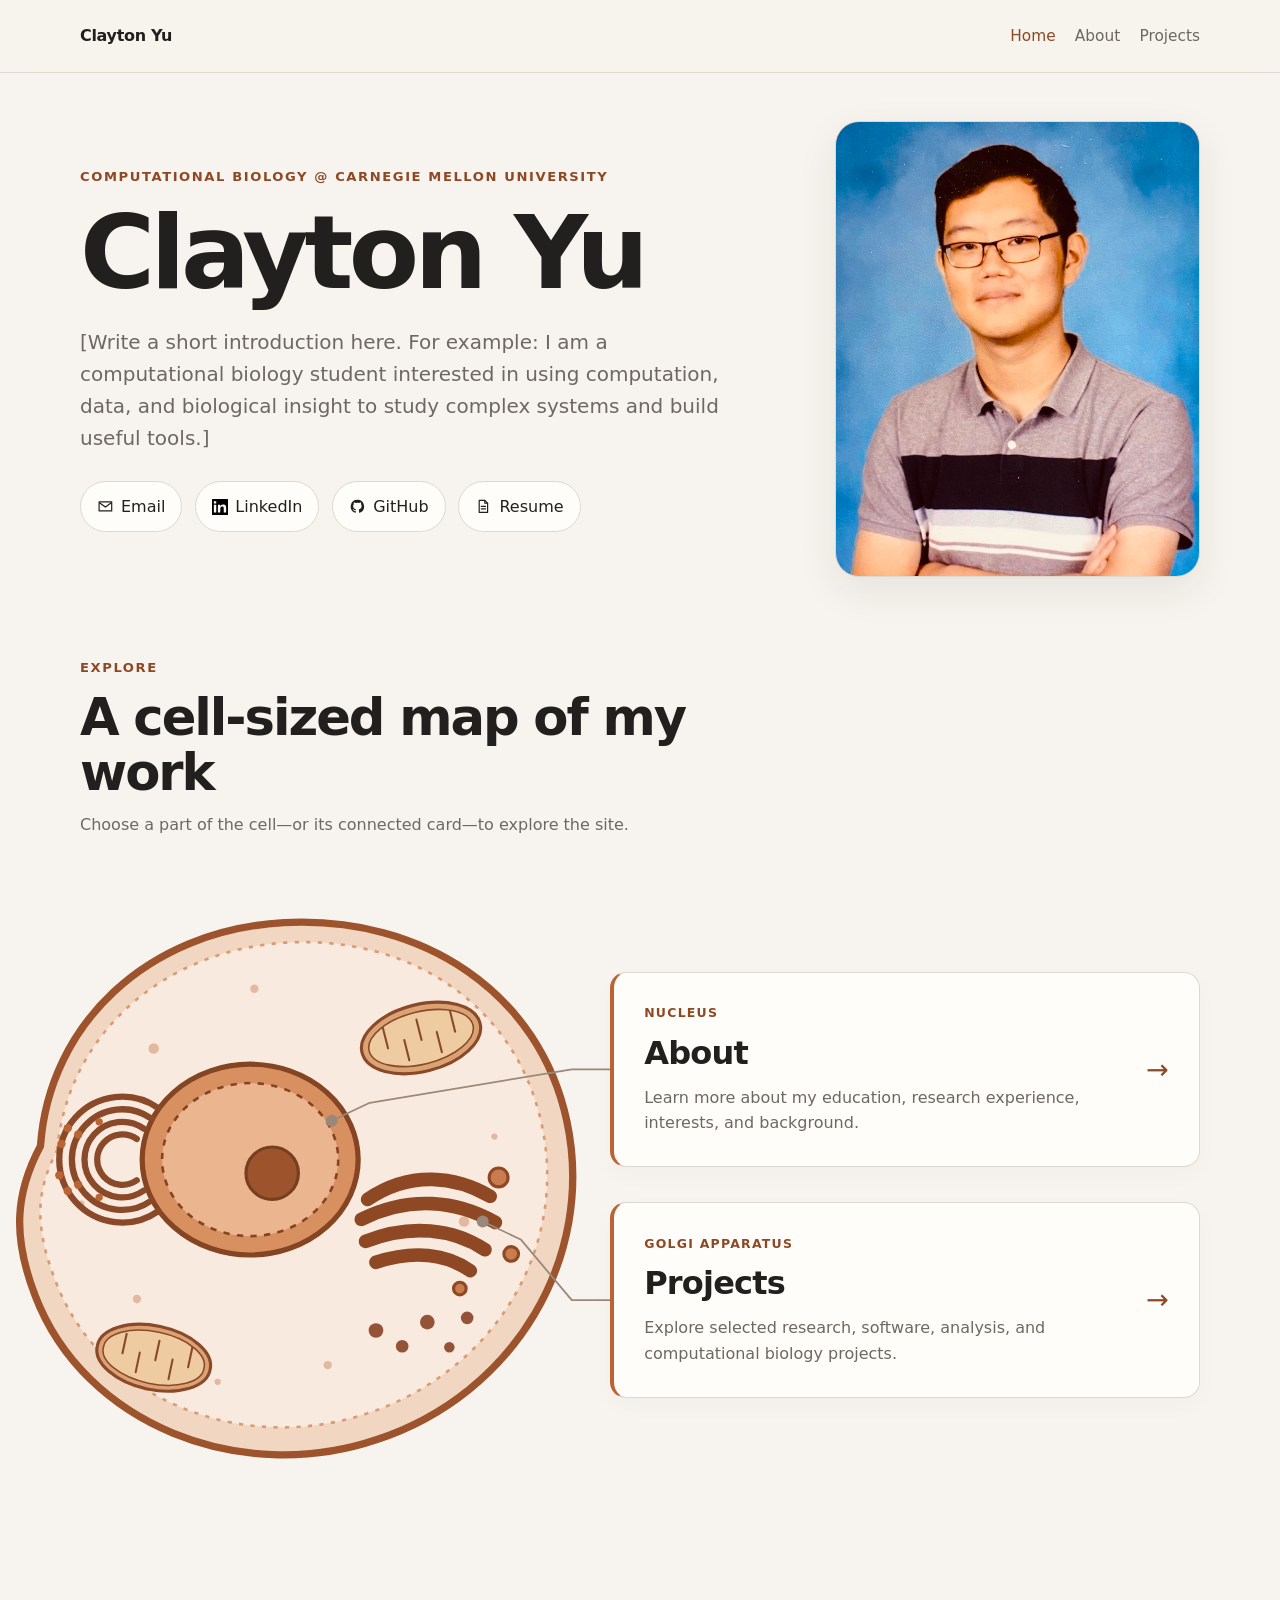
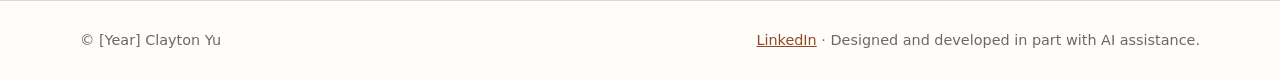
==== commit 51965f51: "Add local files" ====
--- a/index.html
+++ b/index.html
@@ -4,7 +4,7 @@
   <meta charset="UTF-8">
   <meta name="viewport" content="width=device-width, initial-scale=1.0">
   <meta name="description" content="Professional computational biology portfolio website.">
-  <title>[Your Name] | Computational Biology Portfolio</title>
+  <title>Clayton Yu | Computational Biology Portfolio</title>
   <link rel="stylesheet" href="styles.css">
 </head>
 <body>
@@ -17,7 +17,7 @@
        ===================================================== -->
   <header class="site-header">
     <div class="container navbar">
-      <a class="site-name" href="index.html">[Your Name]</a>
+      <a class="site-name" href="index.html">Clayton Yu</a>
       <nav class="nav-links" aria-label="Primary navigation">
         <a href="index.html" aria-current="page">Home</a>
         <a href="about.html">About</a>
@@ -33,22 +33,22 @@
     <section class="hero">
       <div class="container hero-grid">
         <div>
-          <p class="eyebrow">Computational Biology Student</p>
-          <h1>[Your Name]</h1>
+          <p class="eyebrow">Computational Biology @ Carnegie Mellon University</p>
+          <h1>Clayton Yu</h1>
           <p class="hero-description">
             [Write a short introduction here. For example: I am a computational biology student interested in using computation, data, and biological insight to study complex systems and build useful tools.]
           </p>
 
           <!-- Contact links -->
           <div class="contact-strip" aria-label="Contact links">
-            <a class="contact-link" href="mailto:your.email@example.com">
+            <a class="contact-link" href="mailto:claytonjyu@gmail.com">
               <svg class="contact-icon" viewBox="0 0 24 24" aria-hidden="true">
                 <path d="M3 5.5h18v13H3z"/>
                 <path d="m4 7 8 6 8-6"/>
               </svg>
               <span>Email</span>
             </a>
-            <a class="contact-link" href="https://www.linkedin.com/" target="_blank" rel="noreferrer">
+            <a class="contact-link" href="https://www.linkedin.com/in/clayton-yu" target="_blank" rel="noreferrer">
               <img src="assets/linkedin-square-logo-svgrepo-com.svg" width="16" height="16">
               <!-- <svg class="contact-icon" viewBox="0 0 24 24" aria-hidden="true">
                 <rect x="3.5" y="9" width="4" height="11"/>
@@ -57,13 +57,13 @@
               </svg> -->
               <span>LinkedIn</span>
             </a>
-            <a class="contact-link" href="https://github.com/" target="_blank" rel="noreferrer">
+            <a class="contact-link" href="https://github.com/claytonyu" target="_blank" rel="noreferrer">
               <svg class="contact-icon contact-icon-fill" viewBox="0 0 24 24" aria-hidden="true">
                 <path d="M12 2.5a9.5 9.5 0 0 0-3 18.52c.48.09.65-.2.65-.46v-1.82c-2.66.58-3.22-1.13-3.22-1.13-.43-1.1-1.06-1.39-1.06-1.39-.87-.59.07-.58.07-.58.96.07 1.47.99 1.47.99.85 1.46 2.24 1.04 2.79.8.09-.62.33-1.04.61-1.28-2.13-.24-4.37-1.06-4.37-4.74 0-1.05.38-1.9.99-2.57-.1-.24-.43-1.22.09-2.54 0 0 .81-.26 2.61.98A9.1 9.1 0 0 1 12 6.95a9 9 0 0 1 2.38.32c1.8-1.24 2.61-.98 2.61-.98.52 1.32.19 2.3.09 2.54.62.67.99 1.52.99 2.57 0 3.69-2.25 4.5-4.38 4.74.34.3.65.88.65 1.78v2.64c0 .26.17.55.66.46A9.5 9.5 0 0 0 12 2.5Z"/>
               </svg>
               <span>GitHub</span>
             </a>
-            <a class="contact-link" href="#">
+            <a class="contact-link" href="assets/2026_Resume_ClaytonYu.pdf">
               <svg class="contact-icon" viewBox="0 0 24 24" aria-hidden="true">
                 <path d="M6 3.5h8l4 4V20.5H6z"/>
                 <path d="M14 3.5v4h4M9 12h6M9 15.5h6"/>
@@ -75,7 +75,7 @@
 
         <div class="hero-photo">
           <!-- Replace this source with your own headshot, e.g. images/headshot.jpg -->
-          <img src="https://placehold.co/800x1000/f1dfd2/6a3c22?text=Your+Photo" alt="Portrait placeholder for [Your Name]">
+          <img src="assets/clayton.jpeg" alt="Portrait of Clayton">
         </div>
       </div>
     </section>
@@ -266,7 +266,7 @@
   <!-- Footer -->
   <footer class="site-footer">
     <div class="container footer-inner">
-      <span>© [Year] [Your Name]</span>
+      <span>© [Year] Clayton Yu</span>
       <span><a href="https://www.linkedin.com/" target="_blank" rel="noreferrer">LinkedIn</a> · Designed and developed in part with AI assistance.</span>
     </div>
   </footer>
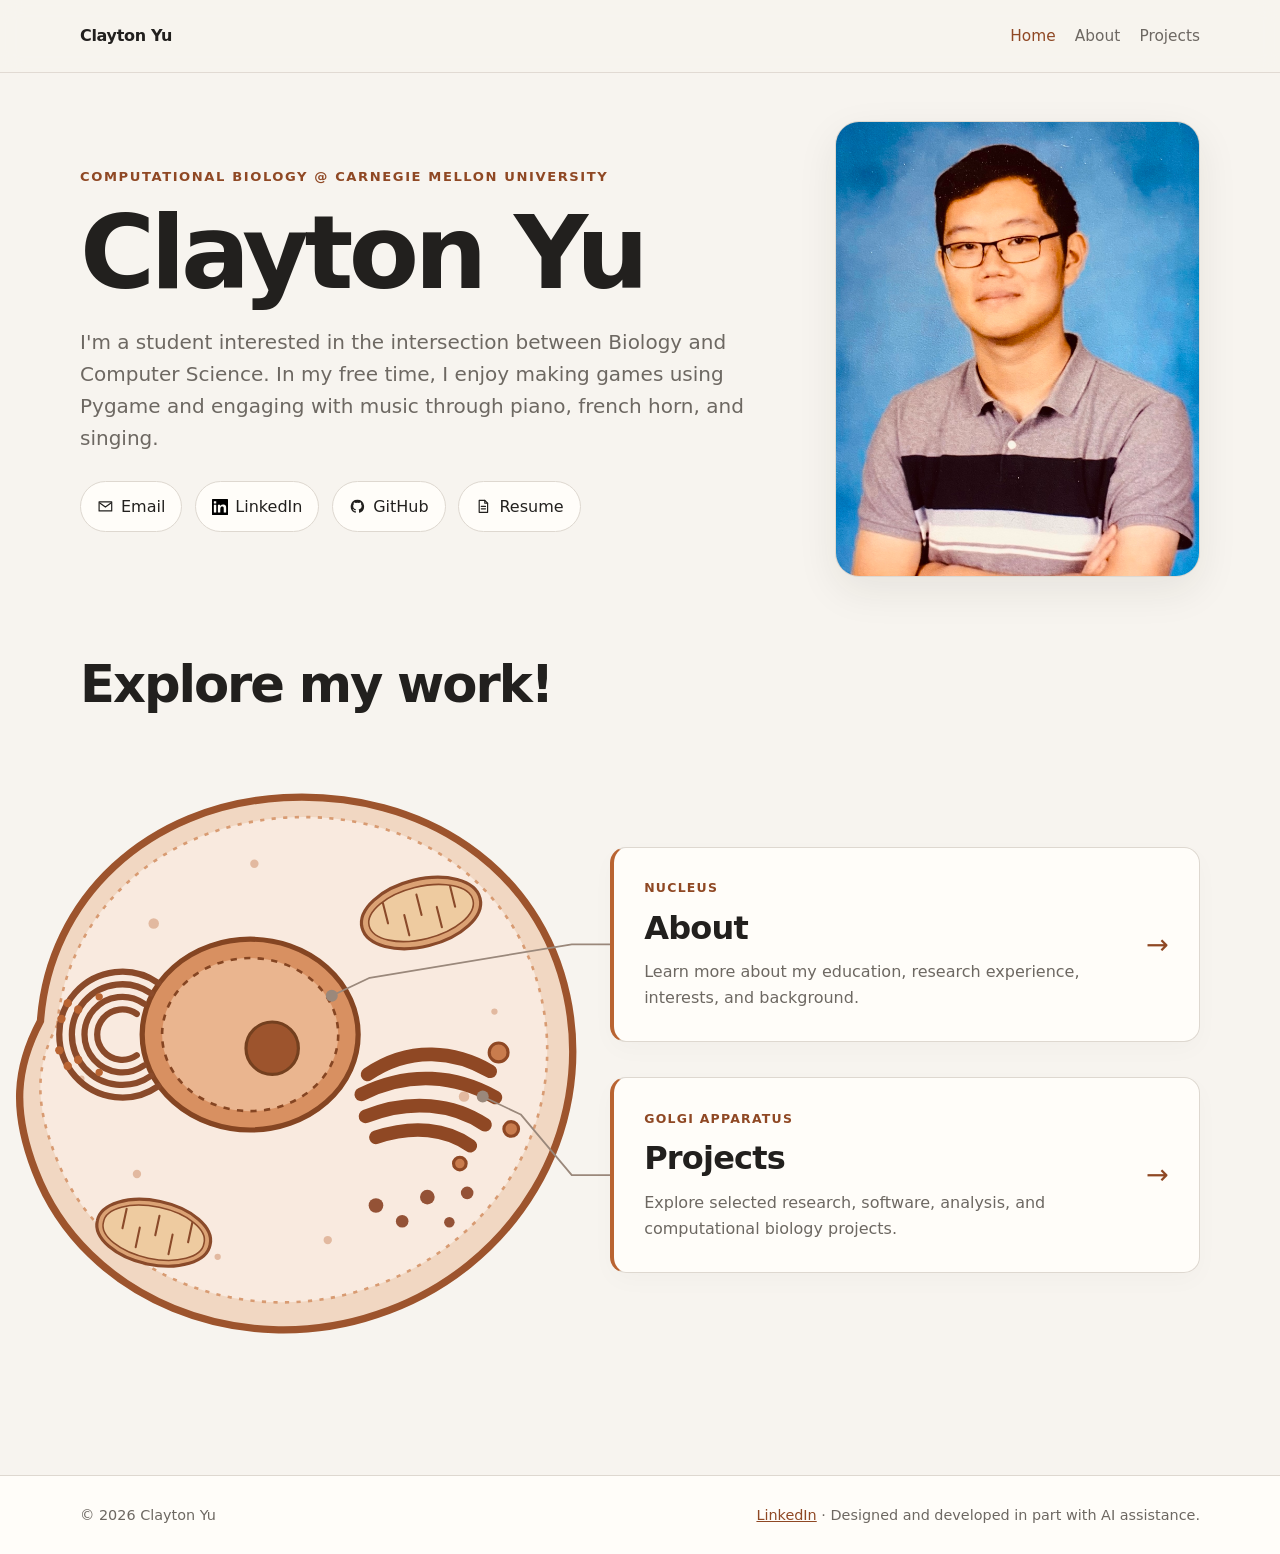
==== commit 03f8ed7e: "Add Information" ====
--- a/index.html
+++ b/index.html
@@ -36,7 +36,7 @@
           <p class="eyebrow">Computational Biology @ Carnegie Mellon University</p>
           <h1>Clayton Yu</h1>
           <p class="hero-description">
-            [Write a short introduction here. For example: I am a computational biology student interested in using computation, data, and biological insight to study complex systems and build useful tools.]
+            I'm a student interested in the intersection between Biology and Computer Science. In my free time, I enjoy making games using Pygame and engaging with music through piano, french horn, and singing.
           </p>
 
           <!-- Contact links -->
@@ -103,9 +103,8 @@
          ===================================================== -->
     <section class="cell-navigation" data-cell-navigation aria-labelledby="cell-navigation-title">
       <div class="container cell-navigation-heading">
-        <p class="eyebrow">Explore</p>
-        <h2 id="cell-navigation-title">A cell-sized map of my work</h2>
-        <p>Choose a part of the cell—or its connected card—to explore the site.</p>
+        <h2 id="cell-navigation-title">Explore my work!</h2>
+        <!-- <p>Choose a part of the cell—or its connected card—to explore the site.</p> -->
       </div>
 
       <div class="container cell-navigation-layout">
@@ -266,8 +265,8 @@
   <!-- Footer -->
   <footer class="site-footer">
     <div class="container footer-inner">
-      <span>© [Year] Clayton Yu</span>
-      <span><a href="https://www.linkedin.com/" target="_blank" rel="noreferrer">LinkedIn</a> · Designed and developed in part with AI assistance.</span>
+      <span>© 2026 Clayton Yu</span>
+      <span><a href="https://www.linkedin.com/in/clayton-yu" target="_blank" rel="noreferrer">LinkedIn</a> · Designed and developed in part with AI assistance.</span>
     </div>
   </footer>
 
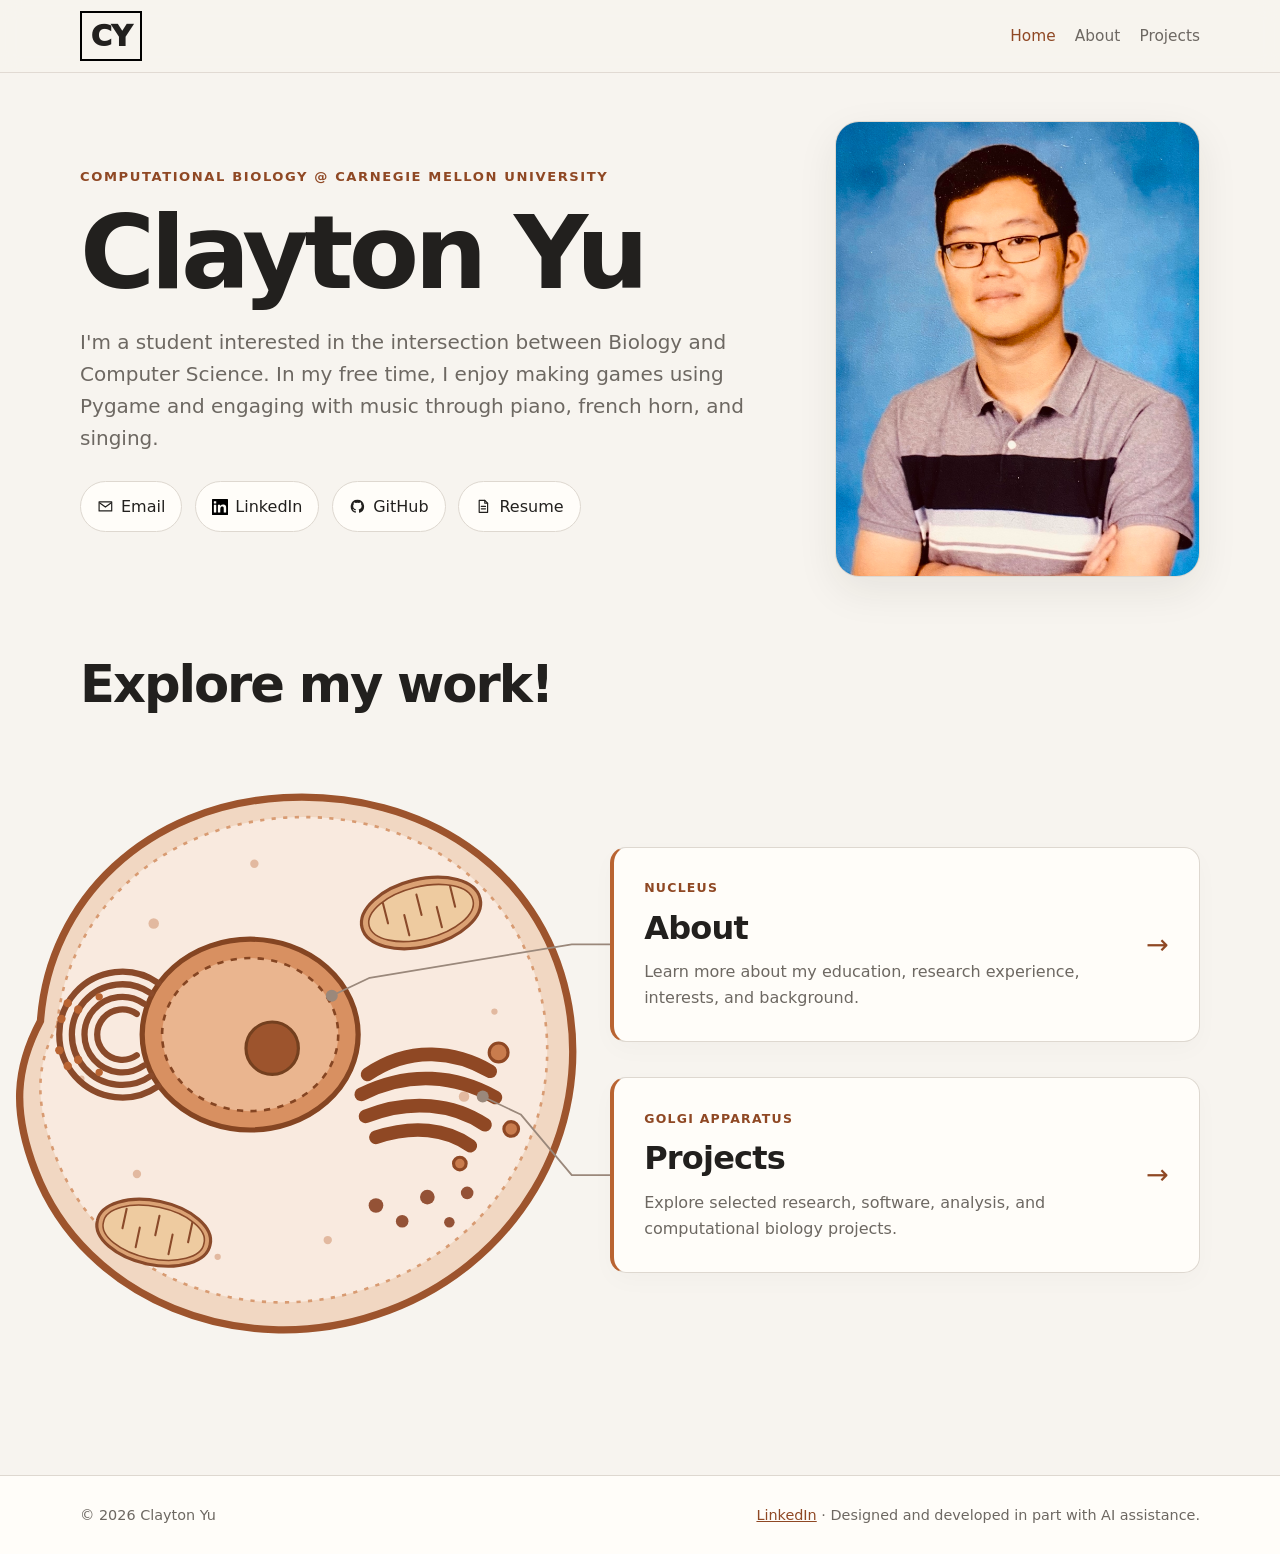
==== commit 561ba0fd: "Updated top name to block initials; changed metadata" ====
--- a/index.html
+++ b/index.html
@@ -3,21 +3,15 @@
 <head>
   <meta charset="UTF-8">
   <meta name="viewport" content="width=device-width, initial-scale=1.0">
-  <meta name="description" content="Professional computational biology portfolio website.">
-  <title>Clayton Yu | Computational Biology Portfolio</title>
+  <meta name="description" content="Clayton Yu's Portfolio Website">
+  <title>Clayton Yu | Portfolio</title>
   <link rel="stylesheet" href="styles.css">
 </head>
 <body>
   <a class="skip-link" href="#main-content">Skip to main content</a>
-
-  <!-- =====================================================
-       NAVIGATION
-       To add a future page, add another <a> link here and
-       copy the same navbar into your new HTML file.
-       ===================================================== -->
   <header class="site-header">
     <div class="container navbar">
-      <a class="site-name" href="index.html">Clayton Yu</a>
+        <a class="site-name" href="index.html">CY</a>
       <nav class="nav-links" aria-label="Primary navigation">
         <a href="index.html" aria-current="page">Home</a>
         <a href="about.html">About</a>
--- a/styles.css
+++ b/styles.css
@@ -102,10 +102,19 @@
   gap: 1.5rem;
 }
 
+/* Top-left Site Title */
 .site-name {
-  font-weight: 750;
+  font-size: 1.8em;
+  padding: 0 0.3em;
+  border: 2px solid black;
+  font-weight: 1000;
   text-decoration: none;
   letter-spacing: -0.02em;
+}
+
+.site-name:hover {
+  border-color: var(--color-accent-dark);
+  color: var(--color-accent-dark);
 }
 
 .nav-links {
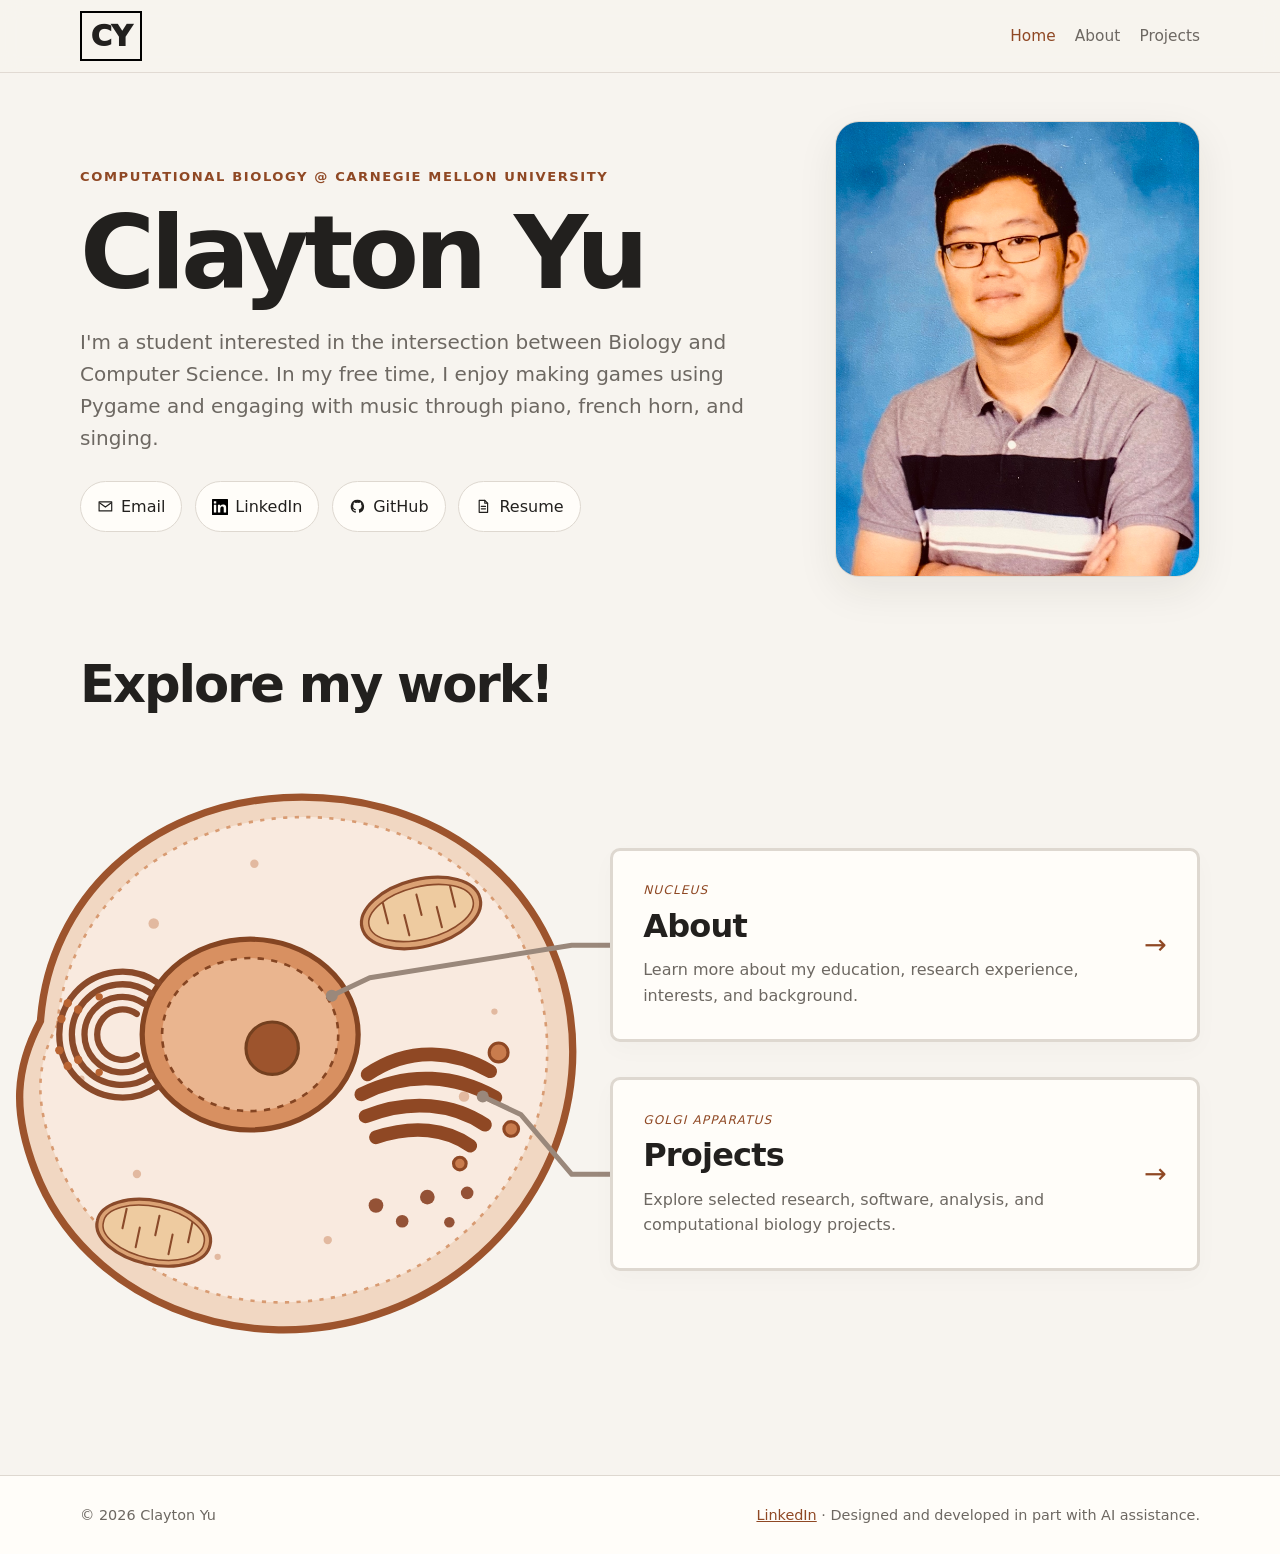
==== commit 6312f787: "Updated README and added comments to all files" ====
--- a/index.html
+++ b/index.html
@@ -1,3 +1,11 @@
+<!--
+15-113 Project 1 - Comment
+I've used ChatGPT to generate the main code for this website (head, navbar, footer, main content)
+
+For the interactive portion, I wanted to make something aligned somewhat with interests & my major -- a diagram of a cell!
+The idea is that each navigation page of the website corresponds to a part of the cell.
+(e.g. the nucleus holds the DNA/genetic information of the cell -- that's perfect for an About me page)
+-->
 <!DOCTYPE html>
 <html lang="en">
 <head>
@@ -43,12 +51,8 @@
               <span>Email</span>
             </a>
             <a class="contact-link" href="https://www.linkedin.com/in/clayton-yu" target="_blank" rel="noreferrer">
+              <!-- Removed SVG for linkedin in favor of an external .svg logo-->
               <img src="assets/linkedin-square-logo-svgrepo-com.svg" width="16" height="16">
-              <!-- <svg class="contact-icon" viewBox="0 0 24 24" aria-hidden="true">
-                <rect x="3.5" y="9" width="4" height="11"/>
-                <circle cx="5.5" cy="5.5" r="2"/>
-                <path d="M11 20V9h4v1.7c1.1-1.4 2.6-2.1 4.2-2.1 2.7 0 4.3 1.8 4.3 5V20h-4v-5.7c0-1.5-.6-2.4-2-2.4-1.5 0-2.5 1-2.5 3V20z"/>
-              </svg> -->
               <span>LinkedIn</span>
             </a>
             <a class="contact-link" href="https://github.com/claytonyu" target="_blank" rel="noreferrer">
--- a/styles.css
+++ b/styles.css
@@ -1,7 +1,15 @@
 /* =========================================================
    Portfolio Website Styles
-   Edit the variables in :root to quickly change site colors.
    ========================================================= */
+
+/*
+15-113 Project 1 - Comment
+This file was almost completely generated with AI. Coming into this project, I had basic understanding of the selectors and static properties of CSS.
+However, I couldn't write CSS well enough to create, from-scratch, good webpage design.
+
+While interacting with AI tools, I learned about css variables and media queries, and pseudo-classes like hover.
+I tested this by making the .site-name change color when hovered.
+*/
 
 :root {
   --color-bg: #f7f4ef;
@@ -475,7 +483,7 @@
 
 .modal-panel {
   width: min(100%, 760px);
-  max-height: min(86vh, 820px);
+  max-height: min(86vh, 820px); /* Note: vh refers to percent of viewport height (scales with size) */
   overflow-y: auto;
   background: var(--color-surface);
   border-radius: var(--radius-large);
@@ -487,7 +495,8 @@
   align-items: flex-start;
   justify-content: space-between;
   gap: 1rem;
-  padding: 1.4rem 1.4rem 0;
+  padding: 1rem 1.4rem 1rem;
+  border-bottom: 1px solid var(--color-border);
 }
 
 .modal-title {
@@ -763,7 +772,7 @@
 }
 
 .cell-organelle.is-active {
-  filter: drop-shadow(0 0 10px rgba(143, 72, 36, 0.28));
+  filter: drop-shadow(0 0 20px rgba(38, 19, 10, 0.5));
 }
 
 /* ---------- Dogleg leader overlay ---------- */
@@ -780,7 +789,7 @@
 .cell-leader-line {
   fill: none;
   stroke: #9a887b;
-  stroke-width: 1.8;
+  stroke-width: 5;
   stroke-linecap: round;
   stroke-linejoin: round;
   vector-effect: non-scaling-stroke;
@@ -794,7 +803,7 @@
 
 .cell-leader-line.is-active {
   stroke: var(--color-accent-dark);
-  stroke-width: 2.6;
+  stroke-width: 8;
 }
 
 .cell-leader-dot.is-active {
@@ -817,9 +826,8 @@
   align-items: center;
   min-height: 168px;
   padding: clamp(1.3rem, 3vw, 1.9rem);
-  border: 1px solid var(--color-border);
-  border-left: 4px solid var(--color-accent);
-  border-radius: var(--radius-medium);
+  border: 3px solid var(--color-border);
+  border-radius: var(--radius-small);
   background: var(--color-surface);
   text-decoration: none;
   box-shadow: 0 8px 24px rgba(50, 38, 30, 0.025);
@@ -846,10 +854,10 @@
 }
 
 .cell-page-card .cell-card-kicker {
-  margin-bottom: 0.3rem;
   color: var(--color-accent-dark);
-  font-size: 0.78rem;
-  font-weight: 800;
+  font-size: 0.75rem;
+  font-weight: 500;
+  font-style: italic;
   letter-spacing: 0.1em;
   text-transform: uppercase;
 }
